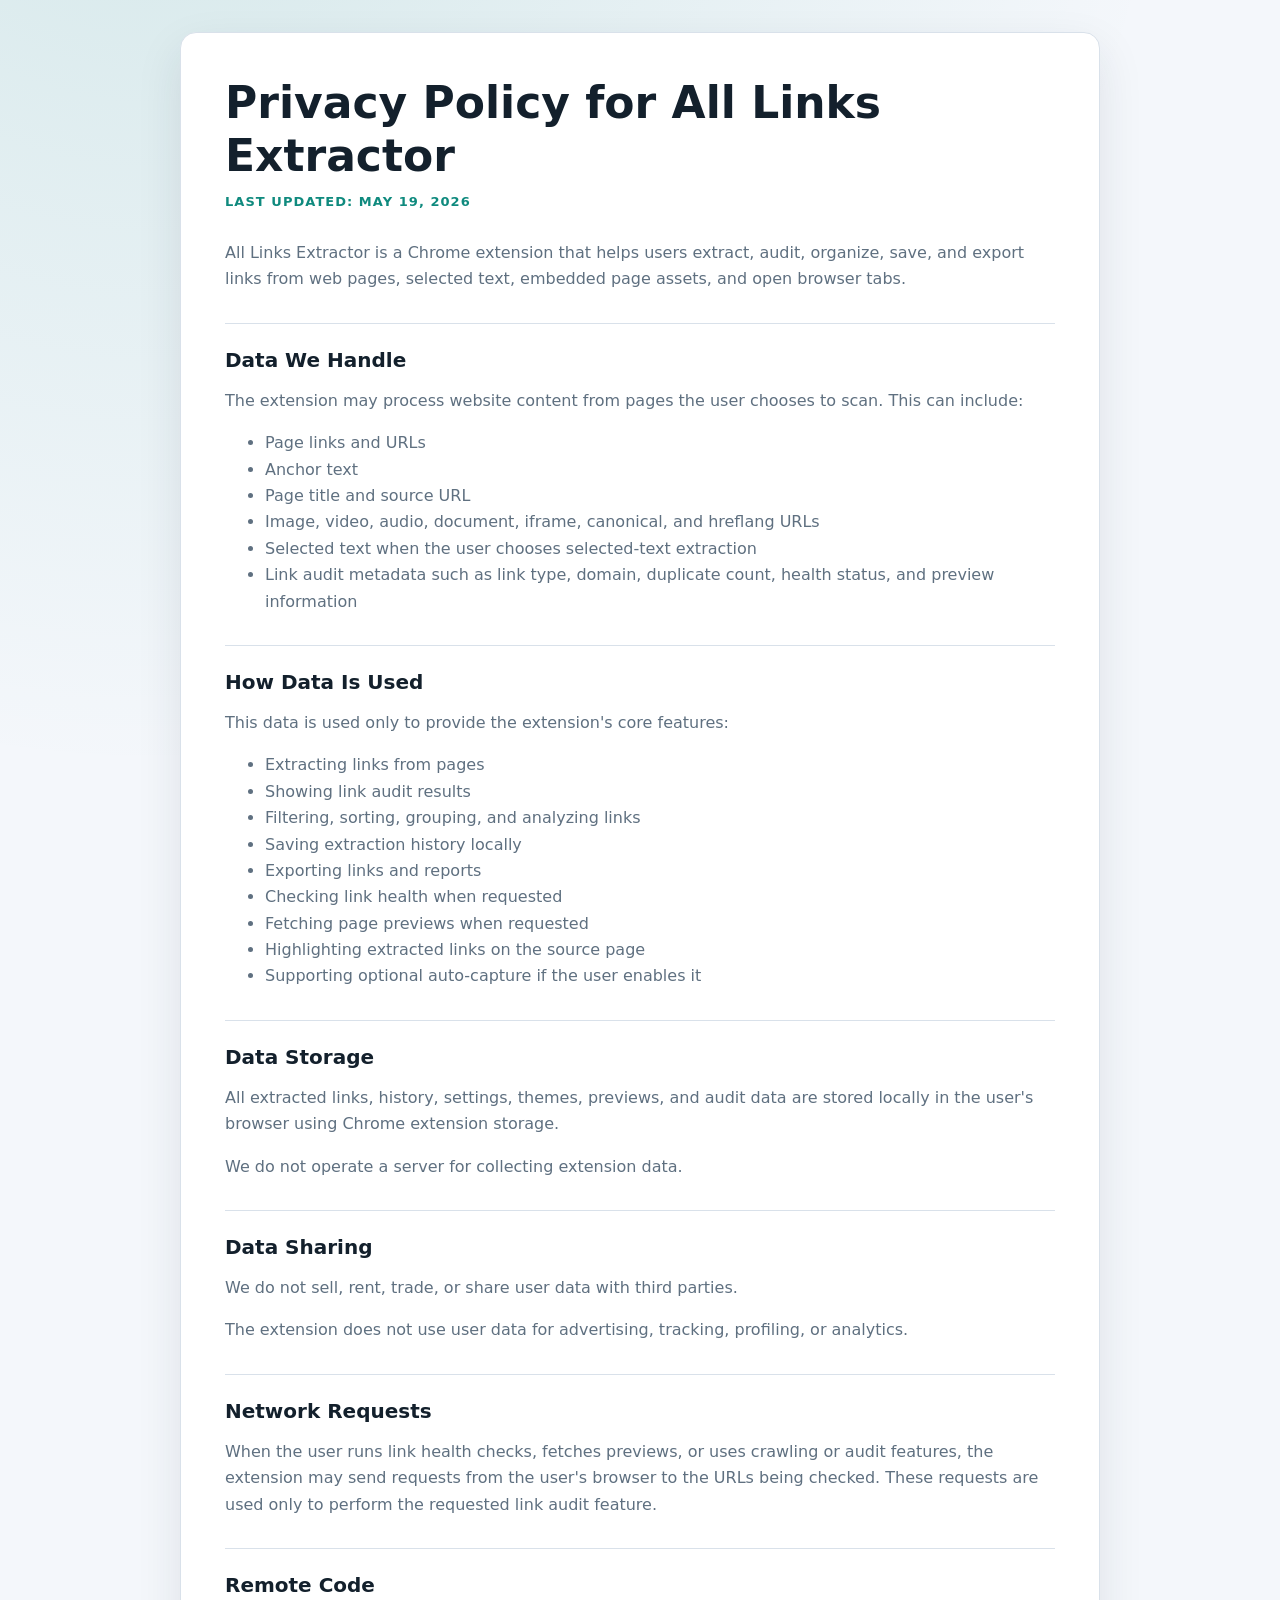
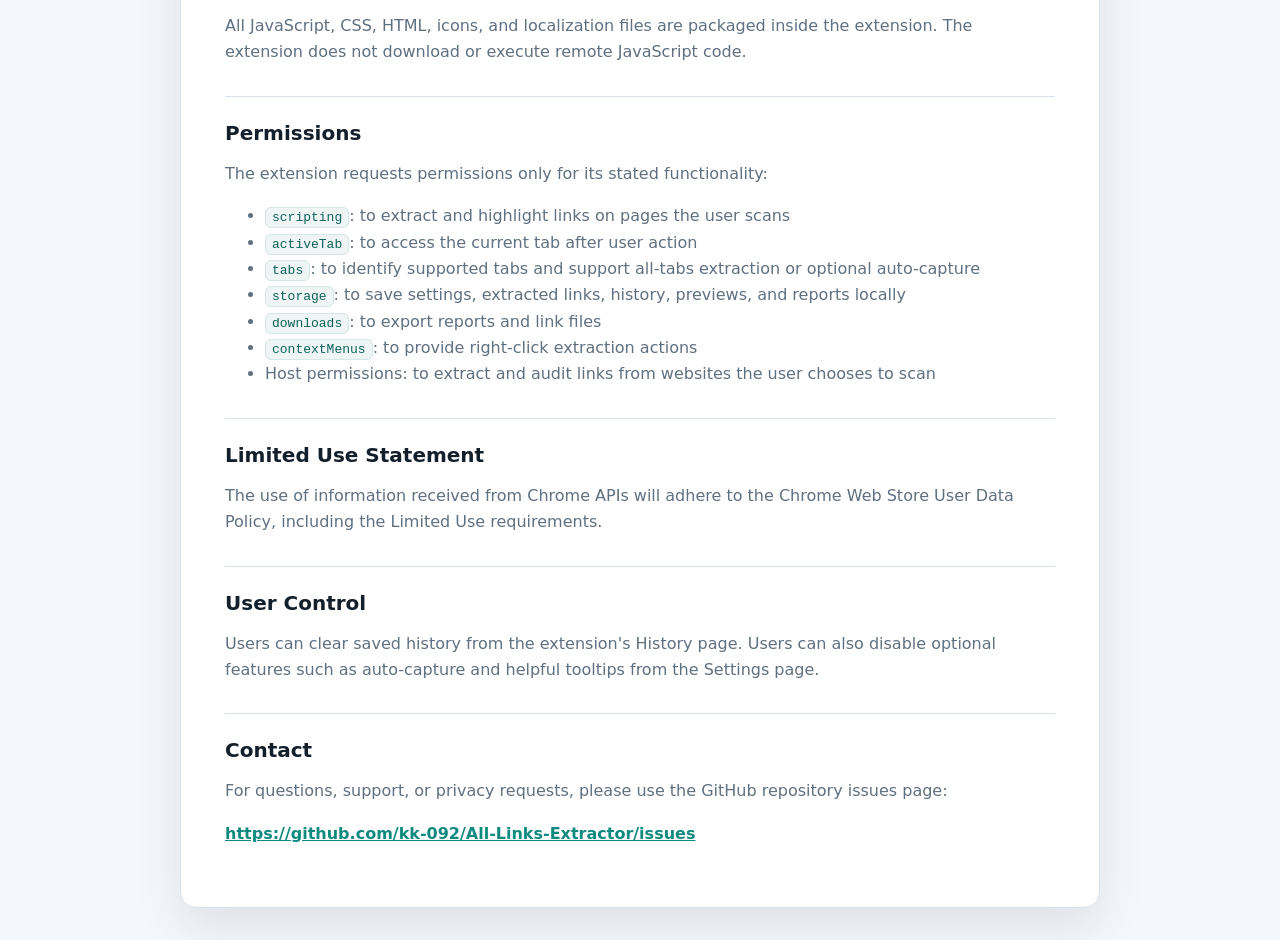
==== docs/privacy-policy/index.html @ c12cf3e4 "Upgrade extension UI and privacy policy" ====
<!doctype html>
<html lang="en">
<head>
  <meta charset="utf-8">
  <meta name="viewport" content="width=device-width, initial-scale=1">
  <title>Privacy Policy - All Links Extractor</title>
  <style>
    :root {
      color-scheme: light;
      --bg: #f4f7fb;
      --card: #ffffff;
      --text: #13202c;
      --muted: #5f7080;
      --border: #d9e1ea;
      --accent: #0f8a7e;
    }

    * {
      box-sizing: border-box;
    }

    body {
      background:
        radial-gradient(circle at 12% -10%, rgba(15, 138, 126, 0.14), transparent 34%),
        var(--bg);
      color: var(--text);
      font-family: ui-sans-serif, system-ui, -apple-system, BlinkMacSystemFont, "Segoe UI Variable", "Segoe UI", "Noto Sans", Arial, sans-serif;
      line-height: 1.65;
      margin: 0;
      padding: 32px 18px;
    }

    main {
      background: var(--card);
      border: 1px solid var(--border);
      border-radius: 16px;
      box-shadow: 0 18px 46px rgba(28, 43, 58, 0.10);
      margin: 0 auto;
      max-width: 920px;
      padding: clamp(22px, 4vw, 44px);
    }

    h1,
    h2 {
      letter-spacing: 0;
      line-height: 1.2;
    }

    h1 {
      font-size: clamp(30px, 5vw, 44px);
      margin: 0 0 8px;
    }

    h2 {
      border-top: 1px solid var(--border);
      font-size: 20px;
      margin: 30px 0 10px;
      padding-top: 24px;
    }

    p,
    li {
      color: var(--muted);
    }

    a {
      color: var(--accent);
      font-weight: 700;
    }

    .updated {
      color: var(--accent);
      font-size: 13px;
      font-weight: 800;
      letter-spacing: 0.08em;
      margin: 0 0 28px;
      text-transform: uppercase;
    }

    code {
      background: #eef5f4;
      border: 1px solid #d4e8e5;
      border-radius: 6px;
      color: #0c625b;
      padding: 2px 6px;
    }
  </style>
</head>
<body>
  <main>
    <h1>Privacy Policy for All Links Extractor</h1>
    <p class="updated">Last updated: May 19, 2026</p>

    <p>All Links Extractor is a Chrome extension that helps users extract, audit, organize, save, and export links from web pages, selected text, embedded page assets, and open browser tabs.</p>

    <h2>Data We Handle</h2>
    <p>The extension may process website content from pages the user chooses to scan. This can include:</p>
    <ul>
      <li>Page links and URLs</li>
      <li>Anchor text</li>
      <li>Page title and source URL</li>
      <li>Image, video, audio, document, iframe, canonical, and hreflang URLs</li>
      <li>Selected text when the user chooses selected-text extraction</li>
      <li>Link audit metadata such as link type, domain, duplicate count, health status, and preview information</li>
    </ul>

    <h2>How Data Is Used</h2>
    <p>This data is used only to provide the extension's core features:</p>
    <ul>
      <li>Extracting links from pages</li>
      <li>Showing link audit results</li>
      <li>Filtering, sorting, grouping, and analyzing links</li>
      <li>Saving extraction history locally</li>
      <li>Exporting links and reports</li>
      <li>Checking link health when requested</li>
      <li>Fetching page previews when requested</li>
      <li>Highlighting extracted links on the source page</li>
      <li>Supporting optional auto-capture if the user enables it</li>
    </ul>

    <h2>Data Storage</h2>
    <p>All extracted links, history, settings, themes, previews, and audit data are stored locally in the user's browser using Chrome extension storage.</p>
    <p>We do not operate a server for collecting extension data.</p>

    <h2>Data Sharing</h2>
    <p>We do not sell, rent, trade, or share user data with third parties.</p>
    <p>The extension does not use user data for advertising, tracking, profiling, or analytics.</p>

    <h2>Network Requests</h2>
    <p>When the user runs link health checks, fetches previews, or uses crawling or audit features, the extension may send requests from the user's browser to the URLs being checked. These requests are used only to perform the requested link audit feature.</p>

    <h2>Remote Code</h2>
    <p>All JavaScript, CSS, HTML, icons, and localization files are packaged inside the extension. The extension does not download or execute remote JavaScript code.</p>

    <h2>Permissions</h2>
    <p>The extension requests permissions only for its stated functionality:</p>
    <ul>
      <li><code>scripting</code>: to extract and highlight links on pages the user scans</li>
      <li><code>activeTab</code>: to access the current tab after user action</li>
      <li><code>tabs</code>: to identify supported tabs and support all-tabs extraction or optional auto-capture</li>
      <li><code>storage</code>: to save settings, extracted links, history, previews, and reports locally</li>
      <li><code>downloads</code>: to export reports and link files</li>
      <li><code>contextMenus</code>: to provide right-click extraction actions</li>
      <li>Host permissions: to extract and audit links from websites the user chooses to scan</li>
    </ul>

    <h2>Limited Use Statement</h2>
    <p>The use of information received from Chrome APIs will adhere to the Chrome Web Store User Data Policy, including the Limited Use requirements.</p>

    <h2>User Control</h2>
    <p>Users can clear saved history from the extension's History page. Users can also disable optional features such as auto-capture and helpful tooltips from the Settings page.</p>

    <h2>Contact</h2>
    <p>For questions, support, or privacy requests, please use the GitHub repository issues page:</p>
    <p><a href="https://github.com/kk-092/All-Links-Extractor/issues">https://github.com/kk-092/All-Links-Extractor/issues</a></p>
  </main>
</body>
</html>
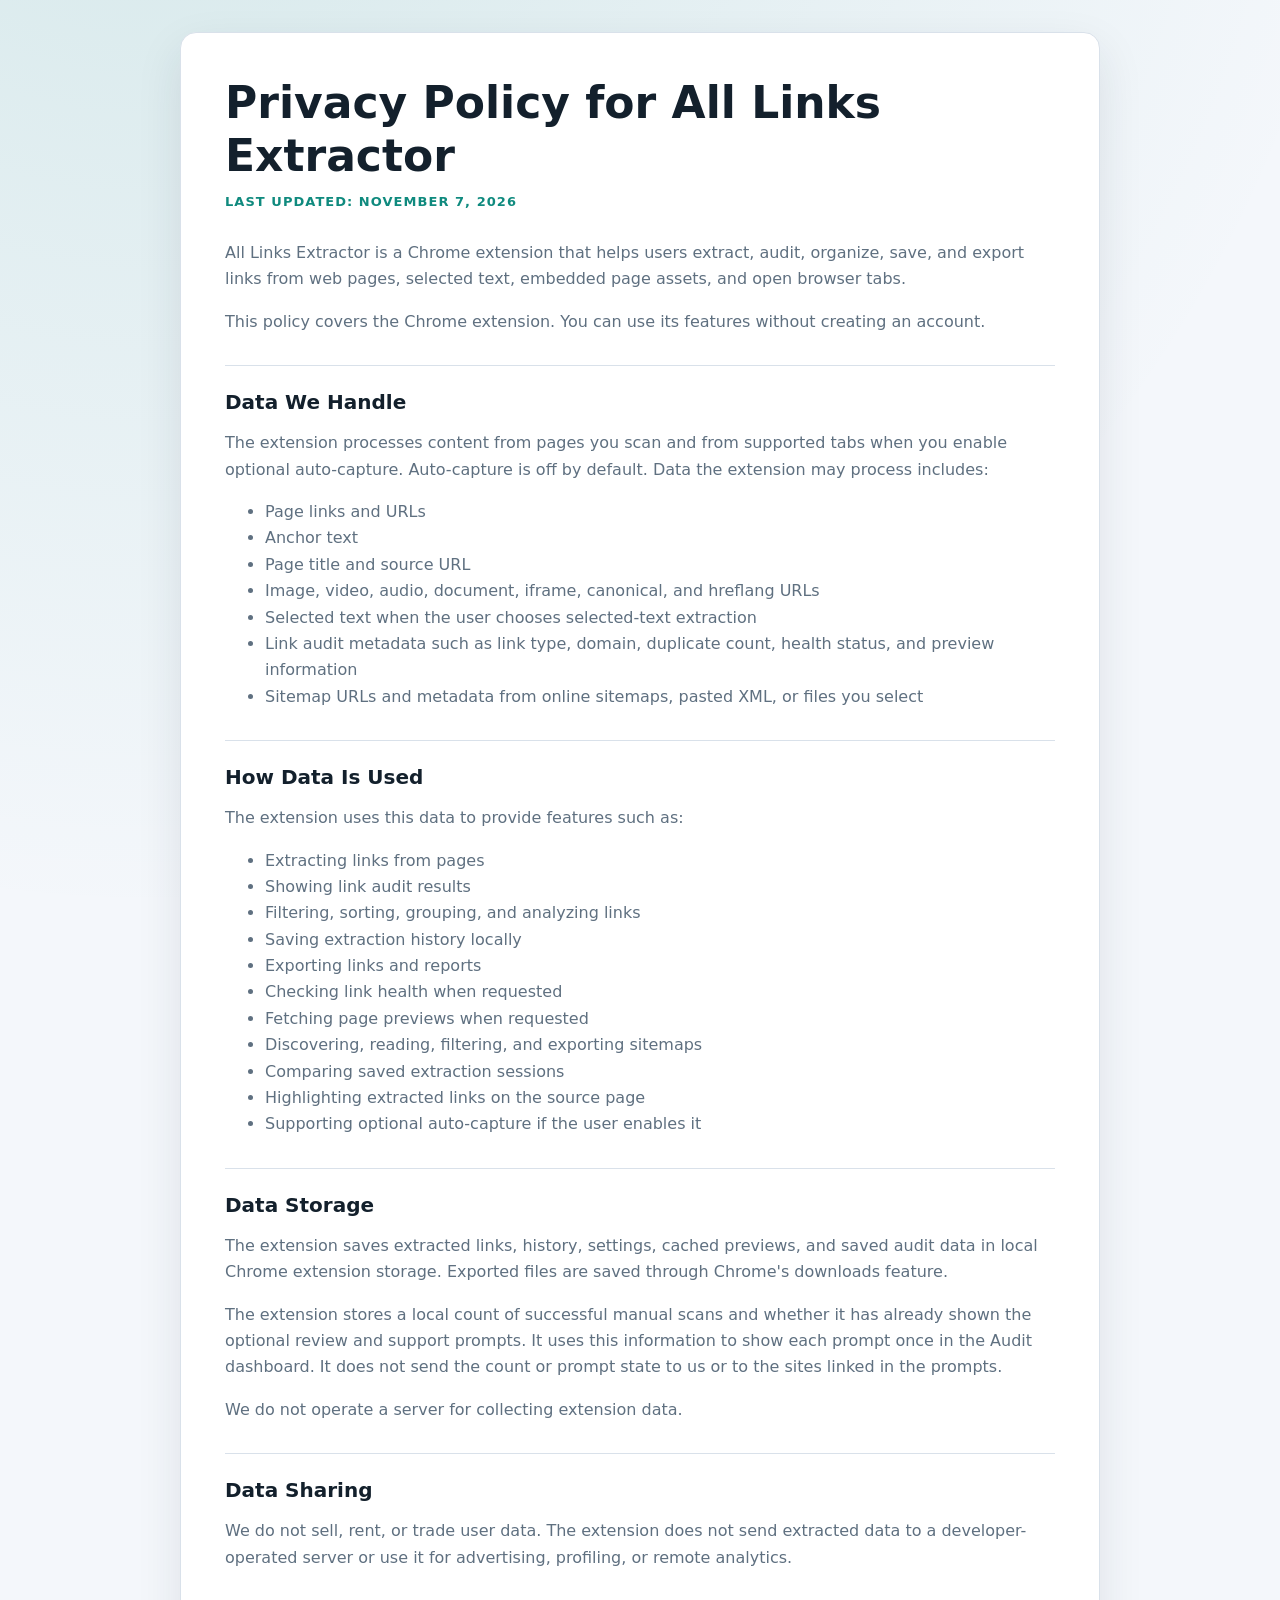
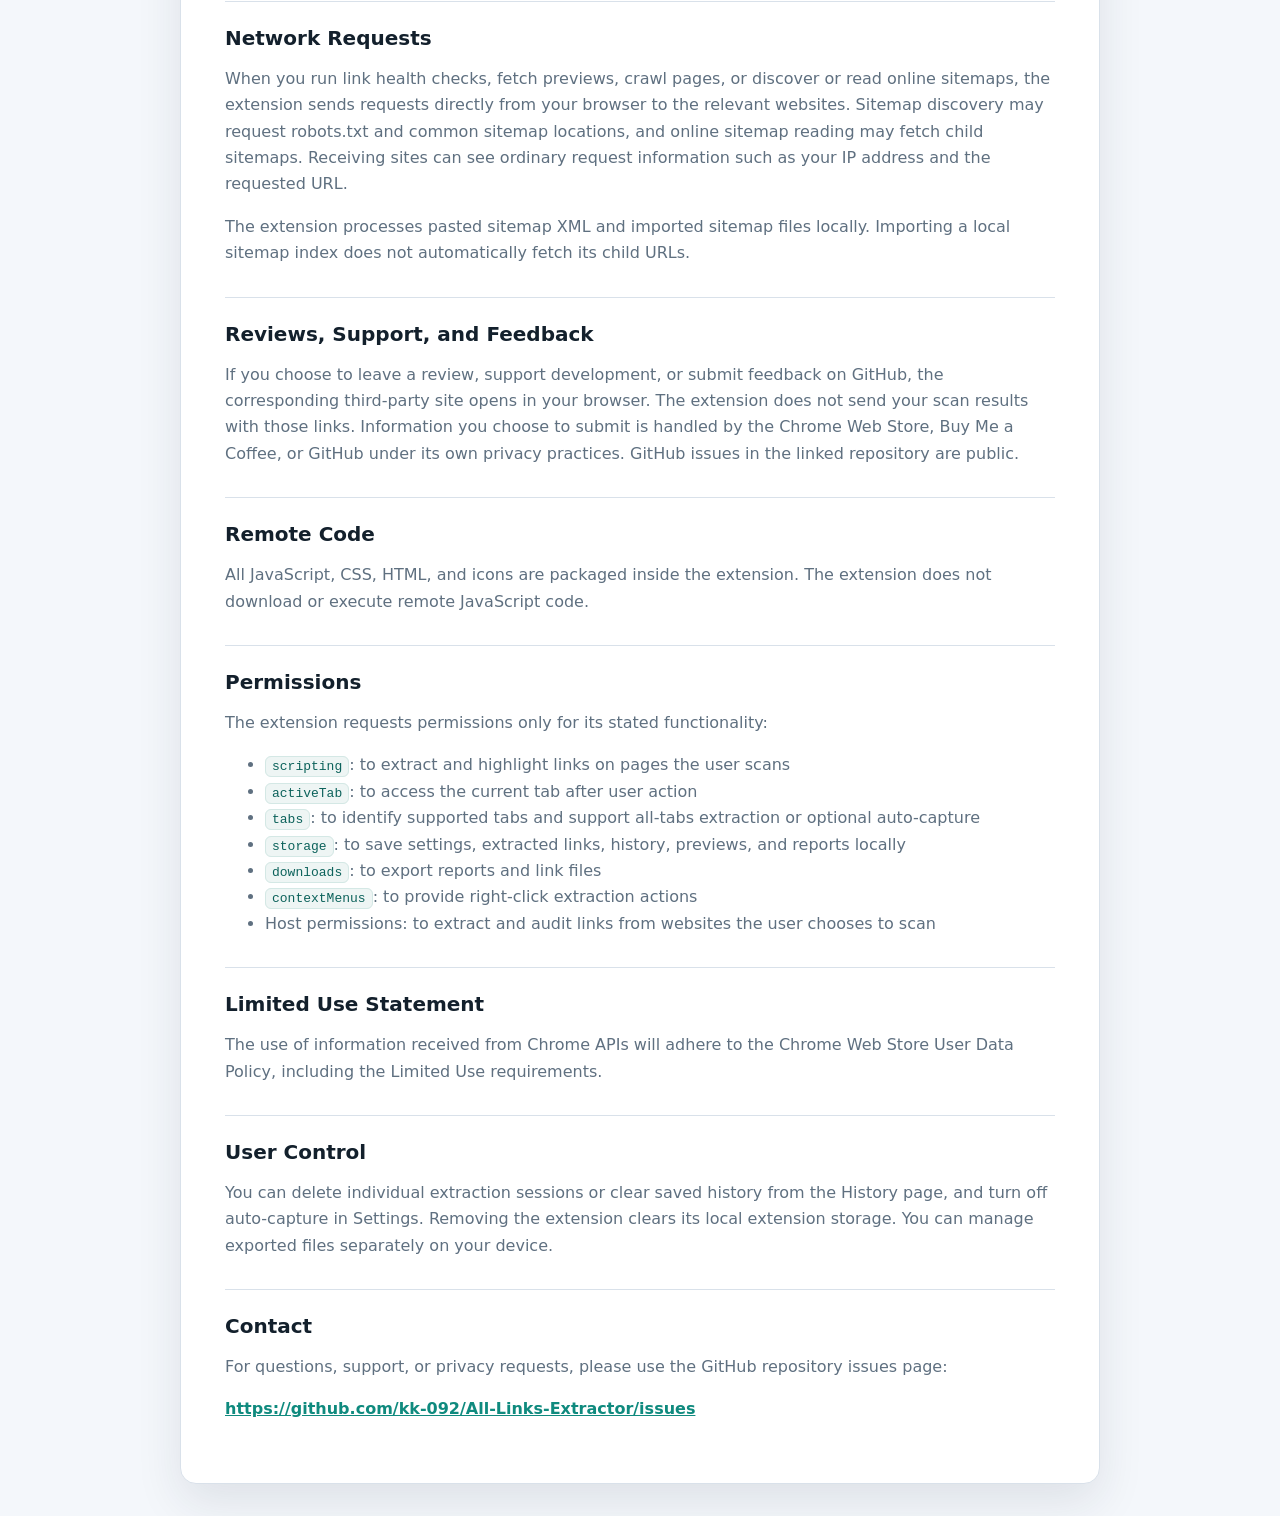
==== commit c1d9e43e: "Update extension privacy policy" ====
--- a/docs/privacy-policy/index.html
+++ b/docs/privacy-policy/index.html
@@ -89,12 +89,13 @@
 <body>
   <main>
     <h1>Privacy Policy for All Links Extractor</h1>
-    <p class="updated">Last updated: May 19, 2026</p>
+    <p class="updated">Last updated: November 7, 2026</p>
 
     <p>All Links Extractor is a Chrome extension that helps users extract, audit, organize, save, and export links from web pages, selected text, embedded page assets, and open browser tabs.</p>
+    <p>This policy covers the Chrome extension. You can use its features without creating an account.</p>
 
     <h2>Data We Handle</h2>
-    <p>The extension may process website content from pages the user chooses to scan. This can include:</p>
+    <p>The extension processes content from pages you scan and from supported tabs when you enable optional auto-capture. Auto-capture is off by default. Data the extension may process includes:</p>
     <ul>
       <li>Page links and URLs</li>
       <li>Anchor text</li>
@@ -102,10 +103,11 @@
       <li>Image, video, audio, document, iframe, canonical, and hreflang URLs</li>
       <li>Selected text when the user chooses selected-text extraction</li>
       <li>Link audit metadata such as link type, domain, duplicate count, health status, and preview information</li>
+      <li>Sitemap URLs and metadata from online sitemaps, pasted XML, or files you select</li>
     </ul>
 
     <h2>How Data Is Used</h2>
-    <p>This data is used only to provide the extension's core features:</p>
+    <p>The extension uses this data to provide features such as:</p>
     <ul>
       <li>Extracting links from pages</li>
       <li>Showing link audit results</li>
@@ -114,23 +116,29 @@
       <li>Exporting links and reports</li>
       <li>Checking link health when requested</li>
       <li>Fetching page previews when requested</li>
+      <li>Discovering, reading, filtering, and exporting sitemaps</li>
+      <li>Comparing saved extraction sessions</li>
       <li>Highlighting extracted links on the source page</li>
       <li>Supporting optional auto-capture if the user enables it</li>
     </ul>
 
     <h2>Data Storage</h2>
-    <p>All extracted links, history, settings, themes, previews, and audit data are stored locally in the user's browser using Chrome extension storage.</p>
+    <p>The extension saves extracted links, history, settings, cached previews, and saved audit data in local Chrome extension storage. Exported files are saved through Chrome's downloads feature.</p>
+    <p>The extension stores a local count of successful manual scans and whether it has already shown the optional review and support prompts. It uses this information to show each prompt once in the Audit dashboard. It does not send the count or prompt state to us or to the sites linked in the prompts.</p>
     <p>We do not operate a server for collecting extension data.</p>
 
     <h2>Data Sharing</h2>
-    <p>We do not sell, rent, trade, or share user data with third parties.</p>
-    <p>The extension does not use user data for advertising, tracking, profiling, or analytics.</p>
+    <p>We do not sell, rent, or trade user data. The extension does not send extracted data to a developer-operated server or use it for advertising, profiling, or remote analytics.</p>
 
     <h2>Network Requests</h2>
-    <p>When the user runs link health checks, fetches previews, or uses crawling or audit features, the extension may send requests from the user's browser to the URLs being checked. These requests are used only to perform the requested link audit feature.</p>
+    <p>When you run link health checks, fetch previews, crawl pages, or discover or read online sitemaps, the extension sends requests directly from your browser to the relevant websites. Sitemap discovery may request robots.txt and common sitemap locations, and online sitemap reading may fetch child sitemaps. Receiving sites can see ordinary request information such as your IP address and the requested URL.</p>
+    <p>The extension processes pasted sitemap XML and imported sitemap files locally. Importing a local sitemap index does not automatically fetch its child URLs.</p>
+
+    <h2>Reviews, Support, and Feedback</h2>
+    <p>If you choose to leave a review, support development, or submit feedback on GitHub, the corresponding third-party site opens in your browser. The extension does not send your scan results with those links. Information you choose to submit is handled by the Chrome Web Store, Buy Me a Coffee, or GitHub under its own privacy practices. GitHub issues in the linked repository are public.</p>
 
     <h2>Remote Code</h2>
-    <p>All JavaScript, CSS, HTML, icons, and localization files are packaged inside the extension. The extension does not download or execute remote JavaScript code.</p>
+    <p>All JavaScript, CSS, HTML, and icons are packaged inside the extension. The extension does not download or execute remote JavaScript code.</p>
 
     <h2>Permissions</h2>
     <p>The extension requests permissions only for its stated functionality:</p>
@@ -148,7 +156,7 @@
     <p>The use of information received from Chrome APIs will adhere to the Chrome Web Store User Data Policy, including the Limited Use requirements.</p>
 
     <h2>User Control</h2>
-    <p>Users can clear saved history from the extension's History page. Users can also disable optional features such as auto-capture and helpful tooltips from the Settings page.</p>
+    <p>You can delete individual extraction sessions or clear saved history from the History page, and turn off auto-capture in Settings. Removing the extension clears its local extension storage. You can manage exported files separately on your device.</p>
 
     <h2>Contact</h2>
     <p>For questions, support, or privacy requests, please use the GitHub repository issues page:</p>
